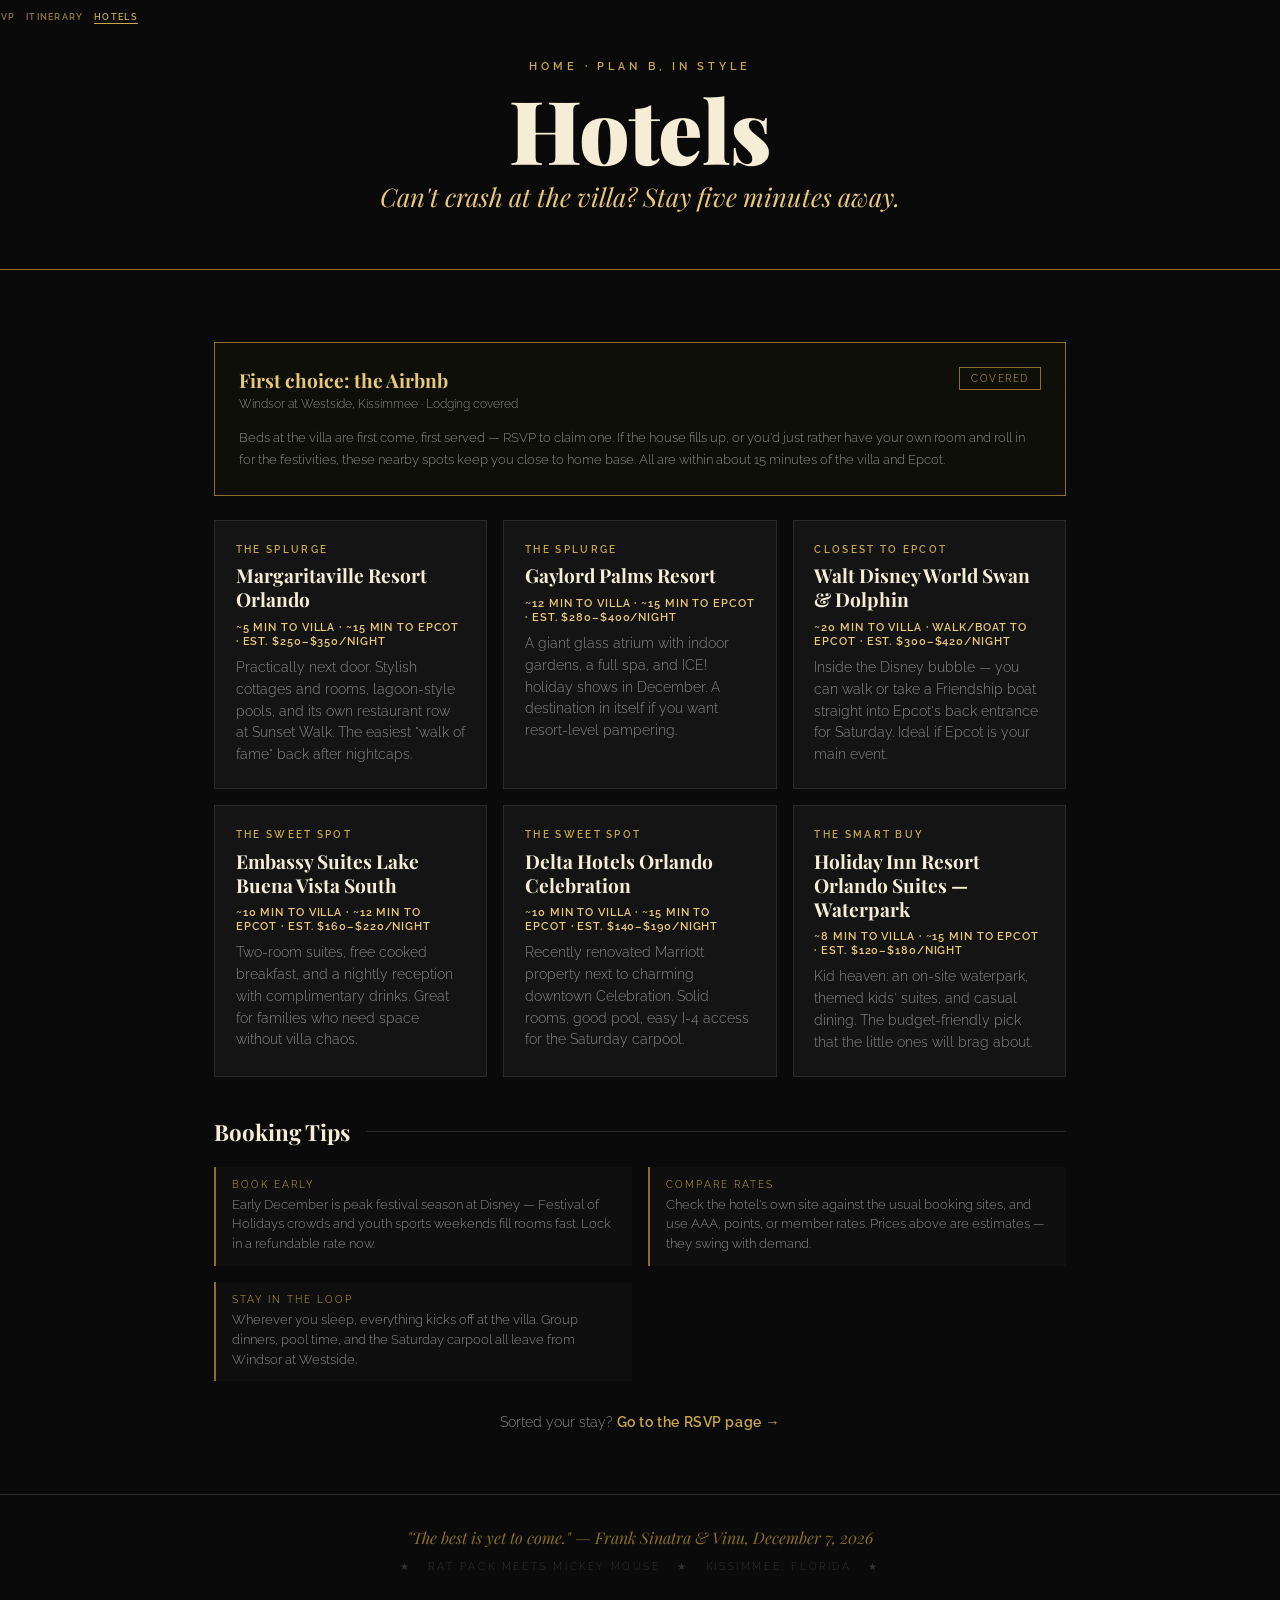
==== hotels.html @ 7c556d58 "Add monorail travel animation and nearby hotels page. Home page gets a Vinu Express monorail gliding" ====
<!DOCTYPE html>
<html lang="en">
  <head>
    <meta charset="UTF-8" />
    <meta name="viewport" content="width=device-width, initial-scale=1.0" />
    <title>Hotels — Vinu's Birthday Bash</title>
    <meta
      name="description"
      content="Nearby hotel options for Vinu's Around the World birthday weekend in Kissimmee."
    />
    <link rel="preconnect" href="https://fonts.googleapis.com" />
    <link rel="preconnect" href="https://fonts.gstatic.com" crossorigin />
    <link
      href="https://fonts.googleapis.com/css2?family=Playfair+Display:wght@400;700;900&family=Raleway:wght@300;400;600&display=swap"
      rel="stylesheet"
    />
    <link rel="stylesheet" href="styles.css?v=fun3" />
  </head>
  <body>
    <nav class="top-links" aria-label="Primary">
      <a class="top-link" href="rsvp.html">RSVP</a>
      <a class="top-link" href="itinerary.html">Itinerary</a>
      <a class="top-link is-active" href="hotels.html" aria-current="page"
        >Hotels</a
      >
    </nav>

    <header class="marquee-header page-header">
      <div class="marquee-eyebrow">
        <a class="home-link" href="index.html">Home</a> · Plan B, In Style
      </div>
      <h1 class="marquee-title page-title">Hotels</h1>
      <p class="marquee-subtitle">
        Can't crash at the villa? Stay five minutes away.
      </p>
    </header>

    <div class="content">
      <div class="airbnb-rec">
        <div class="airbnb-rec-header">
          <div>
            <div class="airbnb-rec-title">First choice: the Airbnb</div>
            <div class="airbnb-rec-sub">
              Windsor at Westside, Kissimmee · Lodging covered
            </div>
          </div>
          <div class="airbnb-badge">Covered</div>
        </div>
        <div class="airbnb-copy">
          Beds at the villa are first come, first served —
          <a href="rsvp.html">RSVP</a> to claim one. If the house fills up, or
          you'd just rather have your own room and roll in for the festivities,
          these nearby spots keep you close to home base. All are within about
          15 minutes of the villa and Epcot.
        </div>
      </div>

      <div class="hotels-grid">
        <div class="hotel-card">
          <div class="hotel-tier">The Splurge</div>
          <div class="hotel-name">Margaritaville Resort Orlando</div>
          <div class="hotel-meta">
            ~5 min to villa · ~15 min to Epcot · est. $250–$350/night
          </div>
          <div class="hotel-desc">
            Practically next door. Stylish cottages and rooms, lagoon-style
            pools, and its own restaurant row at Sunset Walk. The easiest
            "walk of fame" back after nightcaps.
          </div>
        </div>

        <div class="hotel-card">
          <div class="hotel-tier">The Splurge</div>
          <div class="hotel-name">Gaylord Palms Resort</div>
          <div class="hotel-meta">
            ~12 min to villa · ~15 min to Epcot · est. $280–$400/night
          </div>
          <div class="hotel-desc">
            A giant glass atrium with indoor gardens, a full spa, and
            ICE! holiday shows in December. A destination in itself if you
            want resort-level pampering.
          </div>
        </div>

        <div class="hotel-card">
          <div class="hotel-tier">Closest to Epcot</div>
          <div class="hotel-name">Walt Disney World Swan &amp; Dolphin</div>
          <div class="hotel-meta">
            ~20 min to villa · walk/boat to Epcot · est. $300–$420/night
          </div>
          <div class="hotel-desc">
            Inside the Disney bubble — you can walk or take a Friendship boat
            straight into Epcot's back entrance for Saturday. Ideal if Epcot
            is your main event.
          </div>
        </div>

        <div class="hotel-card">
          <div class="hotel-tier">The Sweet Spot</div>
          <div class="hotel-name">
            Embassy Suites Lake Buena Vista South
          </div>
          <div class="hotel-meta">
            ~10 min to villa · ~12 min to Epcot · est. $160–$220/night
          </div>
          <div class="hotel-desc">
            Two-room suites, free cooked breakfast, and a nightly reception
            with complimentary drinks. Great for families who need space
            without villa chaos.
          </div>
        </div>

        <div class="hotel-card">
          <div class="hotel-tier">The Sweet Spot</div>
          <div class="hotel-name">Delta Hotels Orlando Celebration</div>
          <div class="hotel-meta">
            ~10 min to villa · ~15 min to Epcot · est. $140–$190/night
          </div>
          <div class="hotel-desc">
            Recently renovated Marriott property next to charming downtown
            Celebration. Solid rooms, good pool, easy I-4 access for the
            Saturday carpool.
          </div>
        </div>

        <div class="hotel-card">
          <div class="hotel-tier">The Smart Buy</div>
          <div class="hotel-name">
            Holiday Inn Resort Orlando Suites — Waterpark
          </div>
          <div class="hotel-meta">
            ~8 min to villa · ~15 min to Epcot · est. $120–$180/night
          </div>
          <div class="hotel-desc">
            Kid heaven: an on-site waterpark, themed kids' suites, and casual
            dining. The budget-friendly pick that the little ones will brag
            about.
          </div>
        </div>
      </div>

      <div class="tips-section">
        <div class="cost-header">
          <h2 class="section-title">Booking Tips</h2>
          <div class="cost-header-line"></div>
        </div>
        <div class="tips-grid">
          <div class="tip-card">
            <div class="tip-label">Book Early</div>
            <div class="tip-text">
              Early December is peak festival season at Disney — Festival of
              Holidays crowds and youth sports weekends fill rooms fast. Lock
              in a refundable rate now.
            </div>
          </div>
          <div class="tip-card">
            <div class="tip-label">Compare Rates</div>
            <div class="tip-text">
              Check the hotel's own site against the usual booking sites, and
              use AAA, points, or member rates. Prices above are estimates —
              they swing with demand.
            </div>
          </div>
          <div class="tip-card">
            <div class="tip-label">Stay in the Loop</div>
            <div class="tip-text">
              Wherever you sleep, everything kicks off at the villa. Group
              dinners, pool time, and the Saturday carpool all leave from
              Windsor at Westside.
            </div>
          </div>
        </div>
      </div>

      <p class="page-switch">
        Sorted your stay?
        <a href="rsvp.html">Go to the RSVP page →</a>
      </p>
    </div>

    <footer class="footer">
      <div class="footer-text">
        "The best is yet to come." — Frank Sinatra &amp; Vinu, December 7, 2026
      </div>
      <div class="footer-meta">
        ★ &nbsp; Rat Pack Meets Mickey Mouse &nbsp; ★ &nbsp; Kissimmee, Florida
        &nbsp; ★
      </div>
    </footer>

    <script src="festive.js"></script>
  </body>
</html>
---- styles.css ----
*,
*::before,
*::after {
  box-sizing: border-box;
  margin: 0;
  padding: 0;
}

:root {
  --black: #0a0a0a;
  --gold: #c9a84c;
  --gold-light: #e8c97a;
  --gold-dark: #8a6e29;
  --red: #c8102e;
  --cream: #f5edd6;
  --card-bg: #141414;
  --card-border: #2a2a2a;
  --text-dim: #888;
}

html {
  scroll-behavior: smooth;
}

body {
  background: var(--black);
  color: var(--cream);
  font-family: "Raleway", sans-serif;
  font-weight: 300;
  min-height: 100vh;
  overflow-x: hidden;
}

a {
  color: inherit;
  text-decoration: none;
}

.choose-lede {
  text-align: center;
  margin: 0 0 1.25rem;
  font-size: 0.72rem;
  font-weight: 600;
  letter-spacing: 0.22em;
  text-transform: uppercase;
  color: var(--gold);
}

.choose-grid {
  display: grid;
  grid-template-columns: 1fr 1fr;
  gap: 1rem;
  margin-bottom: 1rem;
}

.choose-card {
  display: grid;
  gap: 0.65rem;
  padding: 1.5rem 1.35rem;
  border: 1px solid var(--gold-dark);
  background: #0f0f0a;
  transition:
    border-color 180ms ease,
    background-color 180ms ease,
    transform 180ms ease;
}

.choose-card:hover {
  border-color: var(--gold);
  background: #14110a;
  transform: translateY(-2px);
}

.choose-label {
  font-size: 0.62rem;
  letter-spacing: 0.2em;
  text-transform: uppercase;
  color: var(--gold-dark);
}

.choose-title {
  font-family: "Playfair Display", serif;
  font-size: clamp(2rem, 5vw, 2.8rem);
  font-weight: 900;
  line-height: 1;
  color: var(--gold);
}

.choose-desc {
  font-size: 0.9rem;
  color: var(--text-dim);
  line-height: 1.5;
}

.choose-cta {
  margin-top: 0.35rem;
  font-size: 0.72rem;
  font-weight: 600;
  letter-spacing: 0.14em;
  text-transform: uppercase;
  color: var(--cream);
}

.page-header {
  padding-bottom: 1.75rem;
}

.page-title {
  font-size: clamp(3rem, 9vw, 5rem);
}

.page-switch {
  margin: 2rem 0 0;
  text-align: center;
  font-size: 0.9rem;
  color: var(--text-dim);
}

.page-switch a {
  color: var(--gold);
  font-weight: 600;
  letter-spacing: 0.04em;
}

.page-switch a:hover {
  color: var(--gold-light);
}

.top-links {
  position: fixed;
  top: 0.7rem;
  right: 0.85rem;
  z-index: 50;
  display: flex;
  align-items: center;
  gap: 0.65rem;
}

.top-link {
  padding: 0;
  border: 0;
  background: transparent;
  font-size: 0.58rem;
  font-weight: 600;
  letter-spacing: 0.14em;
  text-transform: uppercase;
  color: rgba(201, 168, 76, 0.72);
  transition: color 160ms ease;
}

.top-link:hover {
  color: var(--gold-light);
}

.top-link.is-active {
  color: var(--gold);
  text-decoration: underline;
  text-underline-offset: 0.28em;
}

.home-link {
  color: var(--gold);
}

.home-link:hover {
  color: var(--gold-light);
}

.site-nav {
  display: flex;
  justify-content: center;
  flex-wrap: wrap;
  gap: 0.5rem;
  margin-bottom: 1.75rem;
}

.site-nav-link {
  min-width: 7.5rem;
  padding: 0.55rem 1.1rem;
  border: 1px solid var(--gold-dark);
  font-size: 0.68rem;
  font-weight: 600;
  letter-spacing: 0.18em;
  text-transform: uppercase;
  color: var(--gold);
  transition:
    background-color 180ms ease,
    color 180ms ease;
}

.site-nav-link:hover {
  background: rgba(201, 168, 76, 0.12);
}

.site-nav-link.is-active {
  background: var(--gold);
  border-color: var(--gold);
  color: var(--black);
}

.marquee-header {
  text-align: center;
  padding: 3rem 1.5rem 2rem;
  position: relative;
  border-bottom: 1px solid var(--gold-dark);
}

@media (max-width: 600px) {
  .top-links {
    top: 0.55rem;
    right: 0.65rem;
    gap: 0.55rem;
  }

  .top-link {
    font-size: 0.52rem;
    letter-spacing: 0.1em;
  }

  .marquee-header {
    padding-top: 2.5rem;
  }
}

.marquee-stars {
  display: flex;
  justify-content: center;
  gap: 1rem;
  margin-bottom: 0.75rem;
}

.star {
  color: var(--gold);
  font-size: 1rem;
  letter-spacing: 0.5rem;
}

.marquee-eyebrow {
  font-family: "Raleway", sans-serif;
  font-weight: 600;
  font-size: 0.7rem;
  letter-spacing: 0.35em;
  color: var(--gold);
  text-transform: uppercase;
  margin-bottom: 0.75rem;
}

.marquee-title {
  font-family: "Playfair Display", serif;
  font-weight: 900;
  font-size: clamp(2.8rem, 8vw, 5.5rem);
  line-height: 1;
  color: var(--cream);
  letter-spacing: -0.01em;
  margin-bottom: 0.4rem;
}

.marquee-title span {
  color: var(--gold);
}

.marquee-subtitle {
  font-family: "Playfair Display", serif;
  font-weight: 400;
  font-style: italic;
  font-size: clamp(1.1rem, 3vw, 1.6rem);
  color: var(--gold-light);
  margin-bottom: 1.5rem;
}

.mickey-silhouette {
  display: flex;
  justify-content: center;
  align-items: center;
  margin: 1.25rem 0 0.5rem;
}

.mickey-silhouette svg {
  width: 50px;
  height: 40px;
}

.marquee-dates {
  display: inline-flex;
  gap: 0;
  border: 1px solid var(--gold-dark);
  flex-wrap: wrap;
  justify-content: center;
}

.marquee-date-item {
  padding: 0.4rem 1.2rem;
  font-size: 0.72rem;
  letter-spacing: 0.2em;
  text-transform: uppercase;
  font-weight: 600;
  color: var(--gold);
  border-right: 1px solid var(--gold-dark);
}

.marquee-date-item:last-child {
  border-right: none;
}

.marquee-actions {
  display: flex;
  flex-wrap: wrap;
  gap: 0.75rem;
  justify-content: center;
  margin-top: 1.75rem;
}

.btn {
  display: inline-flex;
  align-items: center;
  justify-content: center;
  min-height: 2.75rem;
  padding: 0.7rem 1.4rem;
  border: 1px solid var(--gold-dark);
  background: transparent;
  color: var(--gold);
  font-family: "Raleway", sans-serif;
  font-size: 0.72rem;
  font-weight: 600;
  letter-spacing: 0.18em;
  text-transform: uppercase;
  cursor: pointer;
  transition:
    background-color 180ms ease,
    color 180ms ease,
    border-color 180ms ease;
}

.btn:hover {
  background: rgba(201, 168, 76, 0.12);
}

.btn-primary {
  background: var(--gold);
  color: var(--black);
  border-color: var(--gold);
}

.btn-primary:hover {
  background: var(--gold-light);
  border-color: var(--gold-light);
  color: var(--black);
}

.btn-submit {
  width: 100%;
  margin-top: 0.25rem;
}

.btn-submit[disabled] {
  opacity: 0.65;
  cursor: wait;
}

.content {
  max-width: 900px;
  margin: 0 auto;
  padding: 2rem 1.5rem 4rem;
}

.theme-badge {
  text-align: center;
  margin-bottom: 2.5rem;
  padding: 1.5rem;
  border: 1px solid var(--gold-dark);
  background: #0f0f0f;
  position: relative;
}

.theme-badge::before {
  content: "";
  position: absolute;
  inset: 4px;
  border: 1px solid #2a2314;
  pointer-events: none;
}

.theme-badge-label {
  font-size: 0.65rem;
  letter-spacing: 0.3em;
  text-transform: uppercase;
  color: var(--gold-dark);
  margin-bottom: 0.4rem;
}

.theme-badge-text {
  font-family: "Playfair Display", serif;
  font-size: 1.4rem;
  font-weight: 700;
  color: var(--gold);
}

.theme-badge-desc {
  font-size: 0.78rem;
  color: var(--text-dim);
  margin-top: 0.4rem;
  letter-spacing: 0.05em;
}

.day-card,
.rsvp-card {
  margin-bottom: 1.5rem;
  border: 1px solid var(--card-border);
  background: var(--card-bg);
  overflow: hidden;
}

.day-header,
.rsvp-header {
  display: grid;
  grid-template-columns: auto 1fr auto;
  align-items: center;
  gap: 1rem;
  padding: 1rem 1.5rem;
  border-bottom: 1px solid var(--card-border);
  background: #111;
}

.day-number {
  font-family: "Playfair Display", serif;
  font-weight: 900;
  font-size: 3rem;
  color: var(--gold-dark);
  line-height: 1;
  opacity: 0.6;
}

.day-name,
.rsvp-title {
  font-family: "Playfair Display", serif;
  font-weight: 700;
  font-size: 1.25rem;
  color: var(--cream);
}

.day-date,
.rsvp-sub {
  font-size: 0.72rem;
  letter-spacing: 0.2em;
  text-transform: uppercase;
  color: var(--gold);
  margin-top: 0.15rem;
}

.day-tag {
  font-size: 0.65rem;
  letter-spacing: 0.15em;
  text-transform: uppercase;
  padding: 0.3rem 0.8rem;
  border: 1px solid;
  font-weight: 600;
  white-space: nowrap;
}

.day-tag.arrival {
  color: #7ec8b8;
  border-color: #2a4e49;
}

.day-tag.epcot {
  color: var(--gold);
  border-color: var(--gold-dark);
}

.day-tag.pool {
  color: #7eb8e8;
  border-color: #2a3f5a;
}

.day-tag.birthday {
  color: var(--red);
  border-color: #5a1020;
}

.day-tag.rsvp {
  color: var(--gold-light);
  border-color: var(--gold-dark);
}

.day-body,
.rsvp-body {
  padding: 1.25rem 1.5rem;
}

.timeline {
  list-style: none;
}

.timeline-item {
  display: grid;
  grid-template-columns: 70px 1fr;
  gap: 0 1rem;
  position: relative;
  padding-bottom: 1.2rem;
}

.timeline-item:last-child {
  padding-bottom: 0;
}

.timeline-item::before {
  content: "";
  position: absolute;
  left: 55px;
  top: 1.2rem;
  bottom: 0;
  width: 1px;
  background: var(--card-border);
}

.timeline-item:last-child::before {
  display: none;
}

.timeline-time {
  font-size: 0.7rem;
  letter-spacing: 0.1em;
  color: var(--gold);
  font-weight: 600;
  padding-top: 0.15rem;
  text-align: right;
}

.timeline-event {
  font-size: 0.92rem;
  font-weight: 600;
  color: var(--cream);
  line-height: 1.3;
  margin-bottom: 0.2rem;
}

.timeline-detail {
  font-size: 0.78rem;
  color: var(--text-dim);
  line-height: 1.5;
}

.timeline-dot {
  width: 6px;
  height: 6px;
  border-radius: 50%;
  background: var(--gold-dark);
  position: absolute;
  left: 52px;
  top: 0.5rem;
  transform: translateX(-50%);
}

.timeline-item.highlight .timeline-dot {
  background: var(--gold);
}

.timeline-item.highlight .timeline-event {
  color: var(--gold-light);
}

.epcot-countries {
  display: flex;
  flex-wrap: wrap;
  gap: 0.4rem;
  margin-top: 0.75rem;
}

.country-tag {
  font-size: 0.68rem;
  padding: 0.25rem 0.6rem;
  border: 1px solid var(--card-border);
  color: var(--text-dim);
  letter-spacing: 0.05em;
}

.highlight-box {
  background: #0f0f0a;
  border: 1px solid #2a1f0a;
  padding: 0.75rem 1rem;
  margin-top: 0.75rem;
  font-size: 0.8rem;
  color: var(--gold-light);
  line-height: 1.6;
}

.airbnb-rec {
  margin-top: 2.5rem;
  border: 1px solid var(--gold-dark);
  background: #0f0f0a;
  padding: 1.5rem;
}

.airbnb-rec-header {
  display: flex;
  justify-content: space-between;
  align-items: flex-start;
  gap: 1rem;
  margin-bottom: 1rem;
}

.airbnb-rec-title {
  font-family: "Playfair Display", serif;
  font-size: 1.2rem;
  font-weight: 700;
  color: var(--gold-light);
}

.airbnb-rec-sub {
  font-size: 0.75rem;
  color: var(--text-dim);
  margin-top: 0.2rem;
}

.airbnb-badge {
  font-size: 0.62rem;
  letter-spacing: 0.15em;
  text-transform: uppercase;
  padding: 0.3rem 0.7rem;
  border: 1px solid var(--gold-dark);
  color: var(--gold);
  white-space: nowrap;
}

.airbnb-copy {
  font-size: 0.82rem;
  color: var(--text-dim);
  line-height: 1.7;
}

.amenity-grid {
  display: grid;
  grid-template-columns: repeat(auto-fit, minmax(170px, 1fr));
  gap: 0.5rem;
  margin-top: 1rem;
}

.amenity {
  display: flex;
  align-items: center;
  gap: 0.5rem;
  font-size: 0.78rem;
  color: var(--text-dim);
}

.amenity-dot {
  width: 4px;
  height: 4px;
  border-radius: 50%;
  background: var(--gold-dark);
  flex-shrink: 0;
}

.cost-section,
.tips-section {
  margin-top: 2.5rem;
}

.rsvp-section {
  margin-top: 1.5rem;
}

.cost-header {
  display: flex;
  align-items: center;
  gap: 1rem;
  margin-bottom: 1.25rem;
}

.section-title {
  font-family: "Playfair Display", serif;
  font-size: 1.4rem;
  font-weight: 700;
  color: var(--cream);
}

.cost-header-line {
  flex: 1;
  height: 1px;
  background: var(--card-border);
}

.cost-grid,
.tips-grid {
  display: grid;
  grid-template-columns: 1fr 1fr;
  gap: 1rem;
}

.cost-card {
  border: 1px solid var(--card-border);
  background: #0f0f0f;
  padding: 1.1rem 1.25rem;
}

.cost-card-label {
  font-size: 0.65rem;
  letter-spacing: 0.25em;
  text-transform: uppercase;
  color: var(--text-dim);
  margin-bottom: 0.75rem;
}

.cost-row {
  display: flex;
  justify-content: space-between;
  align-items: baseline;
  font-size: 0.82rem;
  padding: 0.3rem 0;
  border-bottom: 1px solid #1a1a1a;
  gap: 1rem;
}

.cost-row:last-child {
  border-bottom: none;
}

.cost-row-label {
  color: var(--text-dim);
}

.cost-row-value {
  color: var(--cream);
  font-weight: 600;
  white-space: nowrap;
}

.cost-total {
  border: 1px solid var(--gold-dark);
  background: #0f0f0a;
  padding: 1rem 1.25rem;
  display: flex;
  justify-content: space-between;
  align-items: center;
  gap: 1rem;
  margin-top: 1rem;
}

.cost-total-label {
  font-size: 0.7rem;
  letter-spacing: 0.2em;
  text-transform: uppercase;
  color: var(--gold-dark);
}

.cost-total-amount {
  font-family: "Playfair Display", serif;
  font-size: 1.6rem;
  font-weight: 700;
  color: var(--gold);
}

.cost-note {
  font-size: 0.72rem;
  color: var(--text-dim);
  margin-top: 0.6rem;
  line-height: 1.6;
}

.tip-card {
  border-left: 2px solid var(--gold-dark);
  padding: 0.75rem 1rem;
  background: #0f0f0f;
}

.tip-label {
  font-size: 0.62rem;
  letter-spacing: 0.2em;
  text-transform: uppercase;
  color: var(--gold);
  margin-bottom: 0.3rem;
}

.tip-text {
  font-size: 0.8rem;
  color: var(--text-dim);
  line-height: 1.55;
}

.rsvp-lede {
  font-size: 0.85rem;
  color: var(--text-dim);
  line-height: 1.6;
  margin-bottom: 1.25rem;
}

.rsvp-form {
  display: grid;
  gap: 1rem;
}

.field {
  display: grid;
  gap: 0.4rem;
}

.field > span,
.field-choice legend {
  font-size: 0.65rem;
  letter-spacing: 0.2em;
  text-transform: uppercase;
  color: var(--gold);
  font-weight: 600;
}

.field em {
  font-style: normal;
  color: var(--text-dim);
  letter-spacing: 0.08em;
}

.field input,
.field textarea {
  width: 100%;
  padding: 0.85rem 0.95rem;
  border: 1px solid var(--card-border);
  background: #0f0f0f;
  color: var(--cream);
  font: inherit;
  font-size: 0.92rem;
}

.field input::placeholder,
.field textarea::placeholder {
  color: #555;
}

.field input:focus,
.field textarea:focus {
  outline: none;
  border-color: var(--gold-dark);
}

.field textarea {
  resize: vertical;
  min-height: 5.5rem;
}

.field-choice {
  margin: 0;
  padding: 0;
  border: 0;
}

.field-choice legend {
  margin-bottom: 0.5rem;
}

.choices {
  display: grid;
  grid-template-columns: repeat(3, 1fr);
  gap: 0.5rem;
}

.choice {
  position: relative;
  cursor: pointer;
}

.choice input {
  position: absolute;
  opacity: 0;
  inset: 0;
}

.choice span {
  display: grid;
  place-items: center;
  min-height: 2.75rem;
  padding: 0.5rem;
  border: 1px solid var(--card-border);
  background: #0f0f0f;
  text-align: center;
  font-size: 0.78rem;
  font-weight: 600;
  letter-spacing: 0.06em;
  text-transform: uppercase;
  color: var(--text-dim);
  transition:
    border-color 160ms ease,
    color 160ms ease,
    background-color 160ms ease;
}

.choice:hover span {
  border-color: var(--gold-dark);
  color: var(--cream);
}

.choice input:checked + span {
  border-color: var(--gold);
  color: var(--gold);
  background: #14110a;
}

.choice input:focus-visible + span {
  outline: 1px solid var(--gold-dark);
  outline-offset: 2px;
}

.form-status {
  min-height: 1.25rem;
  font-size: 0.8rem;
  color: var(--gold-light);
}

.form-status.is-error {
  color: #e07070;
}

.honey {
  position: absolute;
  left: -9999px;
  opacity: 0;
  height: 0;
  width: 0;
}

.footer {
  text-align: center;
  padding: 2rem 1.5rem 3rem;
  border-top: 1px solid var(--card-border);
}

.footer-text {
  font-family: "Playfair Display", serif;
  font-style: italic;
  font-size: 1rem;
  color: var(--gold-dark);
}

.footer-meta {
  margin-top: 0.75rem;
  font-size: 0.65rem;
  letter-spacing: 0.25em;
  text-transform: uppercase;
  color: #333;
}

.world-showcase {
  max-width: 980px;
  margin: 0 auto;
  padding: 2rem 1.5rem 0.5rem;
  text-align: center;
  overflow: visible;
}

.world-showcase-kicker {
  margin: 0 0 0.45rem;
  font-size: 0.65rem;
  font-weight: 600;
  letter-spacing: 0.3em;
  text-transform: uppercase;
  color: var(--gold-dark);
}

.world-showcase-title {
  margin: 0 0 0.5rem;
  font-family: "Playfair Display", serif;
  font-size: clamp(1.8rem, 5vw, 2.6rem);
  font-weight: 700;
  color: var(--gold);
}

.world-showcase-sub {
  margin: 0 auto 1.5rem;
  max-width: 34rem;
  font-size: 0.88rem;
  color: var(--text-dim);
  line-height: 1.55;
}

.world-stage {
  --orbit-size: min(94vw, 640px);
  --orbit-radius: calc(var(--orbit-size) / 2 - 6px);
  position: relative;
  width: var(--orbit-size);
  height: var(--orbit-size);
  margin: 2.75rem auto 2rem;
  overflow: visible;
}

.world-lagoon {
  position: absolute;
  inset: 8%;
  border-radius: 50%;
  border: 1px solid rgba(201, 168, 76, 0.28);
  background:
    radial-gradient(circle at 50% 45%, rgba(30, 55, 70, 0.35), transparent 55%),
    radial-gradient(circle at 50% 50%, rgba(15, 20, 18, 0.9), #050505 70%);
  box-shadow: inset 0 0 40px rgba(0, 0, 0, 0.65);
}

.world-lagoon::after {
  content: "";
  position: absolute;
  inset: 18%;
  border-radius: 50%;
  border: 1px dashed rgba(201, 168, 76, 0.18);
  animation: lagoon-dash 48s linear infinite;
}

.world-orbit {
  position: absolute;
  inset: 0;
  z-index: 3;
  overflow: visible;
  animation: orbit-spin 48s linear infinite;
}

.pavilion {
  --angle: calc(var(--i) * (360deg / 11));
  position: absolute;
  left: 50%;
  top: 50%;
  width: 0;
  height: 0;
  opacity: 1;
  visibility: visible;
  transform: rotate(var(--angle)) translateY(calc(var(--orbit-radius) * -1));
}

.pavilion-stabilize {
  position: absolute;
  left: 0;
  top: 0;
  transform: rotate(calc(var(--angle) * -1));
  animation: stabilize-spin 48s linear infinite;
}

.pavilion-card {
  position: absolute;
  left: 0;
  top: 0;
  transform: translate(-50%, -50%);
  display: flex;
  flex-direction: column;
  align-items: center;
  gap: 0.3rem;
  width: max-content;
  padding: 0;
  border: 0;
  background: transparent;
  opacity: 1;
  visibility: visible;
}

.pavilion-row {
  display: flex;
  align-items: center;
  gap: 0.4rem;
}

.country-outline,
.drink-photo {
  width: 3.5rem;
  height: 3.5rem;
}

.country-outline img {
  width: 100%;
  height: 100%;
  object-fit: contain;
  display: block;
  /* Black silhouette → gold */
  filter: invert(77%) sepia(35%) saturate(650%) hue-rotate(6deg) brightness(95%);
  opacity: 0.95;
}

.pavilion.is-active .country-outline img {
  filter: invert(83%) sepia(40%) saturate(700%) hue-rotate(2deg) brightness(105%);
}

.country-outline {
  display: grid;
  place-items: center;
  flex-shrink: 0;
}

.drink-photo {
  flex-shrink: 0;
  overflow: hidden;
  border-radius: 50%;
  border: 1px solid rgba(201, 168, 76, 0.45);
  background: #111;
  box-shadow: 0 2px 8px rgba(0, 0, 0, 0.45);
}

.drink-photo img {
  width: 100%;
  height: 100%;
  object-fit: cover;
  object-position: center;
  display: block;
  image-rendering: auto;
}

.pavilion.is-active .drink-photo {
  border-color: var(--gold);
}

.pavilion-meta {
  display: grid;
  gap: 0.08rem;
  justify-items: center;
  min-width: 5.5rem;
}

.pavilion-country {
  display: block;
  font-size: 0.5rem;
  font-weight: 600;
  letter-spacing: 0.1em;
  text-transform: uppercase;
  color: var(--gold);
  white-space: nowrap;
  text-shadow: 0 1px 4px rgba(0, 0, 0, 0.9);
}

.pavilion-drink {
  display: block;
  font-family: "Playfair Display", serif;
  font-size: 0.7rem;
  font-weight: 700;
  color: var(--cream);
  white-space: nowrap;
  text-shadow: 0 1px 4px rgba(0, 0, 0, 0.9);
}

.spaceship-earth {
  position: absolute;
  inset: 14%;
  z-index: 2;
  display: grid;
  place-items: center;
}

.earth-core {
  position: relative;
  z-index: 2;
  width: 100%;
  height: 100%;
  border-radius: 50%;
  overflow: hidden;
  isolation: isolate;
  aspect-ratio: 1 / 1;
  clip-path: circle(50% at 50% 50%);
  -webkit-clip-path: circle(50% at 50% 50%);
  box-shadow:
    inset -18px -10px 36px rgba(0, 0, 0, 0.55),
    0 0 0 1px rgba(120, 170, 220, 0.25);
  animation: earth-turn 48s linear infinite;
}

.earth-globe-img {
  width: 100%;
  height: 100%;
  object-fit: cover;
  object-position: center;
  display: block;
  border-radius: 50%;
  transform: scale(1.08);
}

.earth-shine {
  position: absolute;
  inset: 0;
  border-radius: 50%;
  background:
    radial-gradient(
      circle at 32% 28%,
      rgba(255, 255, 255, 0.35),
      transparent 32%
    ),
    radial-gradient(
      circle at 70% 70%,
      transparent 40%,
      rgba(0, 0, 0, 0.45) 100%
    );
  pointer-events: none;
}

.earth-atmosphere {
  position: absolute;
  inset: 0;
  border-radius: 50%;
  box-shadow: inset 0 0 24px rgba(90, 170, 255, 0.28);
  pointer-events: none;
}

.earth-ripple {
  position: absolute;
  inset: -8%;
  border-radius: 50%;
  border: 1px solid rgba(120, 180, 230, 0.22);
  animation: ripple 4.5s ease-out infinite;
}

.earth-ripple-delay {
  animation-delay: 2.25s;
}

.world-showcase-caption {
  margin: 0;
  min-height: 1.5rem;
  font-size: 0.92rem;
  color: var(--text-dim);
}

.world-showcase-caption strong {
  color: var(--gold-light);
  font-weight: 600;
}

@keyframes orbit-spin {
  to {
    transform: rotate(360deg);
  }
}

@keyframes stabilize-spin {
  from {
    transform: rotate(calc(var(--angle) * -1));
  }
  to {
    transform: rotate(calc(var(--angle) * -1 - 360deg));
  }
}

@keyframes earth-turn {
  to {
    transform: rotate(360deg);
  }
}

@keyframes lagoon-dash {
  to {
    transform: rotate(-360deg);
  }
}

@keyframes ripple {
  0% {
    transform: scale(0.85);
    opacity: 0.55;
  }
  100% {
    transform: scale(1.25);
    opacity: 0;
  }
}

@media (max-width: 600px) {
  .choose-grid,
  .cost-grid,
  .tips-grid,
  .choices {
    grid-template-columns: 1fr;
  }

  .world-stage {
    --orbit-size: min(96vw, 420px);
    margin: 2rem auto 1.5rem;
  }

  .spaceship-earth {
    inset: 16%;
  }

  .country-outline,
  .drink-photo {
    width: 2.75rem;
    height: 2.75rem;
  }

  .pavilion-drink {
    font-size: 0.6rem;
  }

  .pavilion-country {
    font-size: 0.42rem;
  }

  .pavilion-meta {
    min-width: 4.4rem;
  }

  .day-header,
  .rsvp-header {
    grid-template-columns: auto 1fr;
  }

  .day-tag {
    grid-column: 1 / -1;
    justify-self: start;
  }

  .marquee-date-item {
    border-right: none;
    border-bottom: 1px solid var(--gold-dark);
    width: 100%;
  }

  .marquee-date-item:last-child {
    border-bottom: none;
  }

  .marquee-dates {
    width: 100%;
    max-width: 280px;
    flex-direction: column;
  }

  .airbnb-rec-header {
    flex-direction: column;
  }
}

/* ---------- Festive layer ---------- */

.starfield {
  position: fixed;
  inset: 0;
  z-index: 0;
  pointer-events: none;
  overflow: hidden;
}

.starfield span {
  position: absolute;
  border-radius: 50%;
  background: var(--gold-light);
  opacity: 0;
  animation: star-twinkle 4s ease-in-out infinite;
}

@keyframes star-twinkle {
  0%,
  100% {
    opacity: 0;
    transform: scale(0.6);
  }
  50% {
    opacity: 0.7;
    transform: scale(1);
  }
}

/* Keep page content above the starfield. */
.marquee-header,
.world-showcase,
.content,
.footer,
.top-links {
  position: relative;
  z-index: 1;
}

.confetti-canvas {
  position: fixed;
  inset: 0;
  z-index: 60;
  pointer-events: none;
}

.invite-ribbon {
  display: flex;
  justify-content: center;
  margin-bottom: 1.1rem;
}

.invite-ribbon-text {
  position: relative;
  display: inline-block;
  padding: 0.45rem 1.6rem;
  border: 1px solid var(--gold);
  color: var(--black);
  background: linear-gradient(100deg, var(--gold-dark), var(--gold) 40%, var(--gold-light) 50%, var(--gold) 60%, var(--gold-dark));
  background-size: 250% 100%;
  font-size: 0.72rem;
  font-weight: 600;
  letter-spacing: 0.32em;
  text-transform: uppercase;
  animation: ribbon-sheen 3.2s linear infinite;
}

.invite-ribbon-text::before,
.invite-ribbon-text::after {
  content: "★";
  position: absolute;
  top: 50%;
  transform: translateY(-50%);
  color: var(--gold);
  font-size: 0.8rem;
}

.invite-ribbon-text::before {
  left: -1.4rem;
}

.invite-ribbon-text::after {
  right: -1.4rem;
}

@keyframes ribbon-sheen {
  0% {
    background-position: 125% 0;
  }
  100% {
    background-position: -125% 0;
  }
}

/* Shimmer sweep across the big title */
.marquee-title {
  background: linear-gradient(
    100deg,
    var(--cream) 0%,
    var(--cream) 40%,
    var(--gold-light) 50%,
    var(--cream) 60%,
    var(--cream) 100%
  );
  background-size: 250% 100%;
  -webkit-background-clip: text;
  background-clip: text;
  -webkit-text-fill-color: transparent;
  animation: title-shimmer 5.5s ease-in-out infinite;
}

.marquee-title span {
  -webkit-text-fill-color: var(--gold);
}

@keyframes title-shimmer {
  0%,
  55% {
    background-position: 125% 0;
  }
  90%,
  100% {
    background-position: -125% 0;
  }
}

.star {
  animation: stars-pulse 2.4s ease-in-out infinite;
}

@keyframes stars-pulse {
  0%,
  100% {
    opacity: 0.75;
    text-shadow: none;
  }
  50% {
    opacity: 1;
    text-shadow: 0 0 12px rgba(232, 201, 122, 0.8);
  }
}

.countdown {
  margin-top: 1.75rem;
}

.countdown-label {
  font-size: 0.68rem;
  font-weight: 600;
  letter-spacing: 0.3em;
  text-transform: uppercase;
  color: var(--gold);
  margin-bottom: 0.8rem;
}

.countdown-grid {
  display: inline-flex;
  gap: 0.6rem;
}

.countdown-cell {
  display: grid;
  gap: 0.25rem;
  min-width: 4.4rem;
  padding: 0.7rem 0.6rem 0.6rem;
  border: 1px solid var(--gold-dark);
  background: rgba(201, 168, 76, 0.06);
}

.countdown-num {
  font-family: "Playfair Display", serif;
  font-size: 1.7rem;
  font-weight: 900;
  line-height: 1;
  color: var(--gold-light);
  font-variant-numeric: tabular-nums;
}

.countdown-unit {
  font-size: 0.55rem;
  font-weight: 600;
  letter-spacing: 0.22em;
  text-transform: uppercase;
  color: var(--text-dim);
}

@media (max-width: 600px) {
  .countdown-cell {
    min-width: 3.6rem;
    padding: 0.55rem 0.4rem 0.5rem;
  }

  .countdown-num {
    font-size: 1.35rem;
  }
}

/* ---------- Epcot monorail ---------- */

.monorail {
  position: relative;
  z-index: 1;
  text-align: center;
  padding: 3rem 1.5rem 2.5rem;
  border-top: 1px solid var(--gold-dark);
}

.monorail-stage {
  max-width: 860px;
  margin: 2.5rem auto 0;
}

.monorail-track {
  position: relative;
  height: 150px;
}

/* elevated beam */
.monorail-beam {
  position: absolute;
  left: 0;
  right: 0;
  top: 64px;
  height: 6px;
  background: linear-gradient(
    90deg,
    rgba(201, 168, 76, 0.25),
    var(--gold-dark) 12%,
    var(--gold-dark) 88%,
    rgba(201, 168, 76, 0.25)
  );
  border-radius: 3px;
}

/* support pylons under the beam */
.monorail-pylons {
  position: absolute;
  left: 2%;
  right: 2%;
  top: 70px;
  height: 34px;
  background: repeating-linear-gradient(
    90deg,
    transparent 0,
    transparent 78px,
    rgba(201, 168, 76, 0.35) 78px,
    rgba(201, 168, 76, 0.35) 82px
  );
  -webkit-mask-image: linear-gradient(180deg, #000 0%, transparent 100%);
  mask-image: linear-gradient(180deg, #000 0%, transparent 100%);
}

.monorail-station {
  position: absolute;
  top: 58px;
  left: var(--pos);
  transform: translateX(-50%);
  display: grid;
  justify-items: center;
  gap: 0.3rem;
  width: 9.5rem;
}

.station-dot {
  width: 12px;
  height: 12px;
  border-radius: 50%;
  border: 2px solid var(--gold);
  background: var(--black);
  transition:
    background-color 250ms ease,
    box-shadow 250ms ease;
}

.monorail-station.is-here .station-dot {
  background: var(--gold);
  box-shadow: 0 0 14px rgba(232, 201, 122, 0.9);
}

.station-name {
  margin-top: 1.35rem;
  font-family: "Playfair Display", serif;
  font-size: 0.85rem;
  font-weight: 700;
  color: var(--cream);
}

.monorail-station.is-here .station-name {
  color: var(--gold-light);
}

.station-note {
  font-size: 0.58rem;
  font-weight: 600;
  letter-spacing: 0.14em;
  text-transform: uppercase;
  color: var(--text-dim);
}

.monorail-train {
  position: absolute;
  top: 8px;
  left: 6%;
  width: 220px;
  transform: translateX(-50%);
  transition: left 2800ms cubic-bezier(0.45, 0.05, 0.35, 1);
  filter: drop-shadow(0 6px 10px rgba(0, 0, 0, 0.55));
}

.monorail-train svg {
  width: 100%;
  height: auto;
  display: block;
  transition: transform 400ms ease;
}

.monorail-train.is-returning svg {
  transform: scaleX(-1);
}

.monorail-caption {
  margin-top: 1.4rem;
  font-size: 0.95rem;
  color: var(--text-dim);
}

.monorail-caption strong {
  color: var(--gold);
  font-weight: 600;
}

@media (max-width: 640px) {
  .monorail-track {
    height: 170px;
  }

  .monorail-train {
    width: 150px;
    top: 26px;
  }

  .monorail-station {
    width: 5.4rem;
  }

  .station-name {
    font-size: 0.68rem;
  }

  .station-note {
    font-size: 0.48rem;
  }
}

/* ---------- Hotels page ---------- */

.hotels-grid {
  display: grid;
  grid-template-columns: repeat(auto-fit, minmax(260px, 1fr));
  gap: 1rem;
  margin: 1.5rem 0 2.5rem;
}

.hotel-card {
  display: grid;
  gap: 0.55rem;
  align-content: start;
  padding: 1.4rem 1.3rem;
  border: 1px solid var(--card-border);
  background: var(--card-bg);
  transition:
    border-color 180ms ease,
    transform 180ms ease,
    box-shadow 180ms ease;
}

.hotel-card:hover {
  border-color: var(--gold-dark);
  transform: translateY(-2px);
  box-shadow: 0 8px 24px rgba(201, 168, 76, 0.12);
}

.hotel-tier {
  font-size: 0.6rem;
  font-weight: 600;
  letter-spacing: 0.24em;
  text-transform: uppercase;
  color: var(--gold);
}

.hotel-name {
  font-family: "Playfair Display", serif;
  font-size: 1.2rem;
  font-weight: 700;
  color: var(--cream);
  line-height: 1.25;
}

.hotel-meta {
  font-size: 0.7rem;
  font-weight: 600;
  letter-spacing: 0.08em;
  text-transform: uppercase;
  color: var(--gold-light);
}

.hotel-desc {
  font-size: 0.88rem;
  line-height: 1.55;
  color: var(--text-dim);
}

/* Livelier chooser cards */
.choose-card {
  position: relative;
  overflow: hidden;
}

.choose-card::after {
  content: "";
  position: absolute;
  top: 0;
  left: -80%;
  width: 55%;
  height: 100%;
  background: linear-gradient(
    105deg,
    transparent,
    rgba(232, 201, 122, 0.12),
    transparent
  );
  transform: skewX(-18deg);
  transition: left 500ms ease;
  pointer-events: none;
}

.choose-card:hover::after {
  left: 130%;
}

.choose-card:hover {
  box-shadow: 0 8px 28px rgba(201, 168, 76, 0.16);
}

.choose-card:hover .choose-cta {
  color: var(--gold-light);
}

@media (prefers-reduced-motion: reduce) {
  html {
    scroll-behavior: auto;
  }

  .world-orbit,
  .pavilion-stabilize,
  .earth-core,
  .world-lagoon::after,
  .earth-ripple,
  .choose-card:hover,
  .starfield span,
  .invite-ribbon-text,
  .marquee-title,
  .star {
    animation: none;
  }

  .marquee-title {
    background: none;
    -webkit-background-clip: initial;
    background-clip: initial;
    -webkit-text-fill-color: var(--cream);
  }

  .pavilion-stabilize {
    transform: rotate(calc(var(--angle) * -1));
  }

  .choose-card:hover {
    transform: none;
  }

  .choose-card::after {
    display: none;
  }

  .monorail-train {
    transition: none;
  }
}
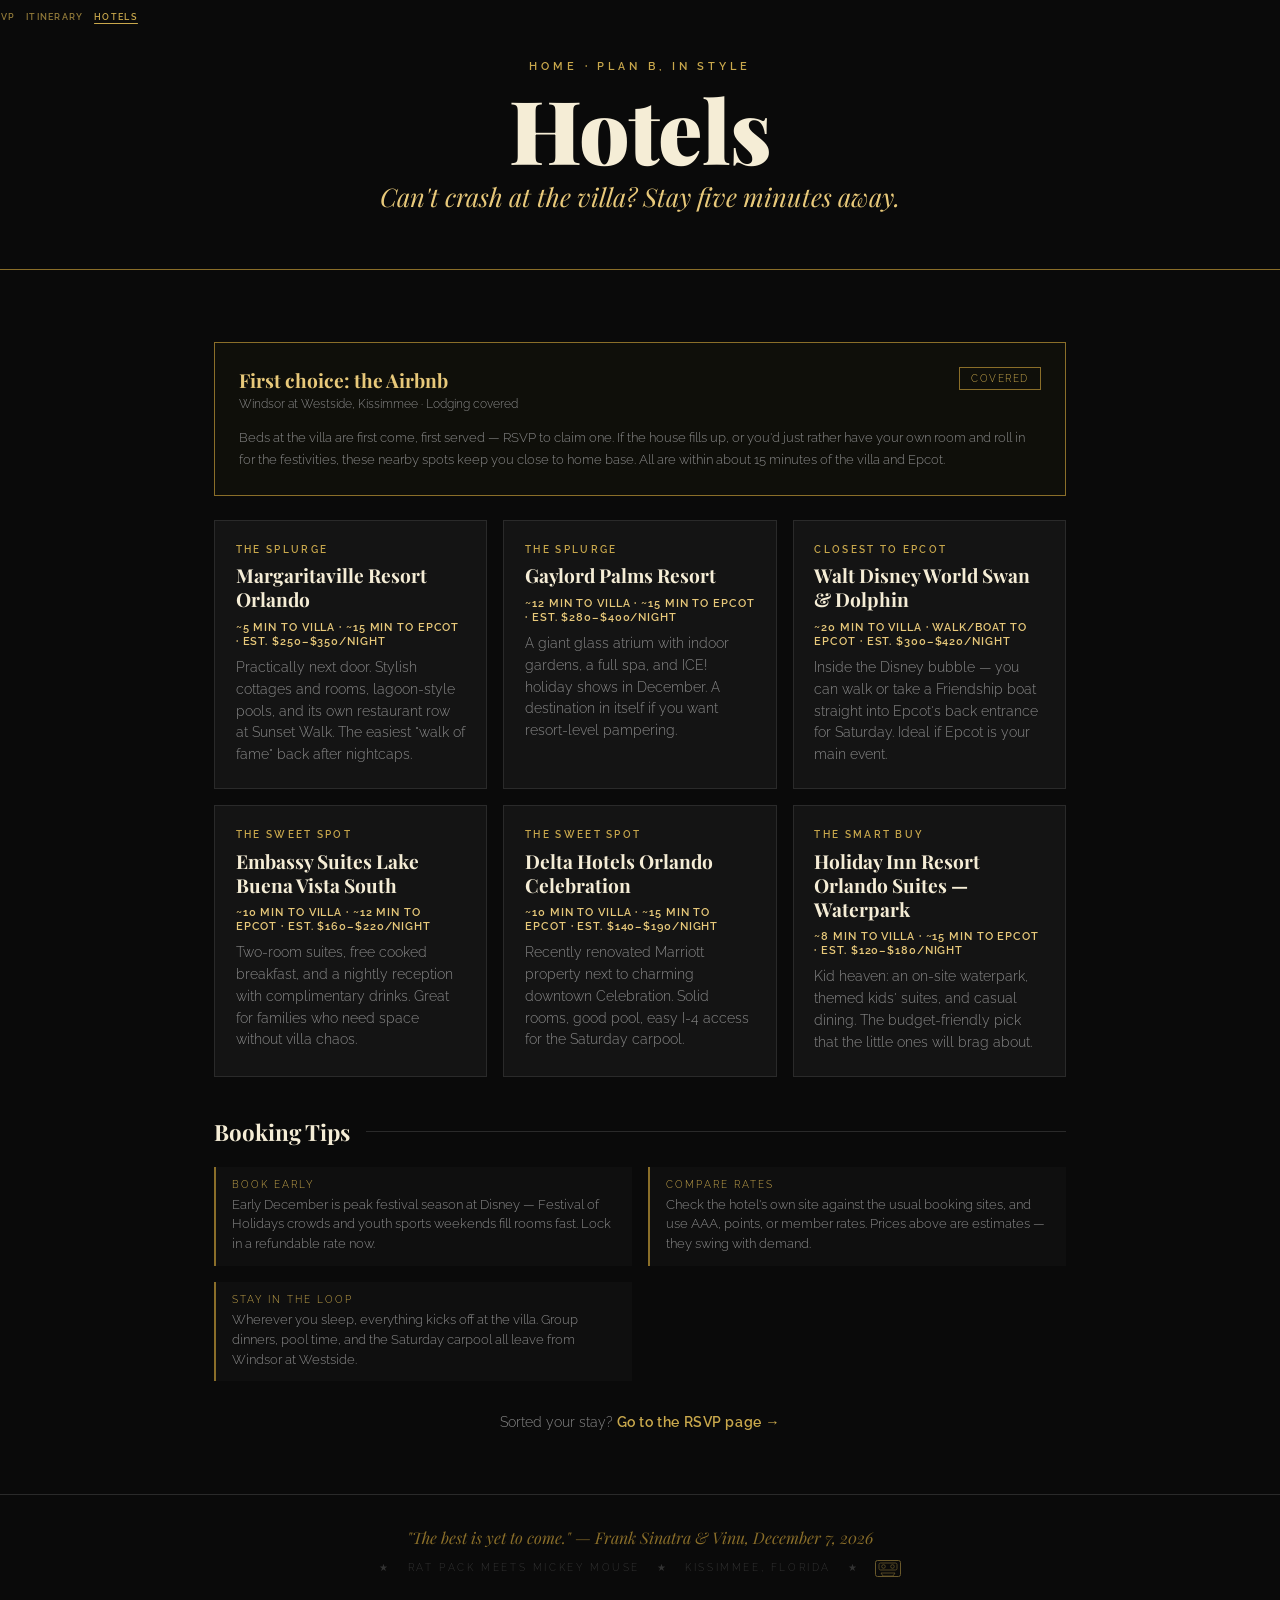
==== commit 84958f7d: "Add guest of honor portrait and Gen X easter eggs. Home page features Vinu in a gold frame as Chairm" ====
--- a/hotels.html
+++ b/hotels.html
@@ -14,7 +14,7 @@
       href="https://fonts.googleapis.com/css2?family=Playfair+Display:wght@400;700;900&family=Raleway:wght@300;400;600&display=swap"
       rel="stylesheet"
     />
-    <link rel="stylesheet" href="styles.css?v=fun3" />
+    <link rel="stylesheet" href="styles.css?v=fun5" />
   </head>
   <body>
     <nav class="top-links" aria-label="Primary">
@@ -185,9 +185,24 @@
       <div class="footer-meta">
         ★ &nbsp; Rat Pack Meets Mickey Mouse &nbsp; ★ &nbsp; Kissimmee, Florida
         &nbsp; ★
+        <button
+          class="egg-cassette"
+          id="egg-cassette"
+          type="button"
+          aria-label="A mixtape someone left behind"
+        >
+          <svg viewBox="0 0 26 17" xmlns="http://www.w3.org/2000/svg" aria-hidden="true">
+            <rect x="0.5" y="0.5" width="25" height="16" rx="2" fill="none" stroke="#c9a84c" />
+            <rect x="4" y="3" width="18" height="7" rx="1.5" fill="none" stroke="#c9a84c" stroke-width="0.75" />
+            <circle cx="8.5" cy="6.5" r="1.8" fill="none" stroke="#c9a84c" stroke-width="0.75" />
+            <circle cx="17.5" cy="6.5" r="1.8" fill="none" stroke="#c9a84c" stroke-width="0.75" />
+            <path d="M6 13 L8 16 H18 L20 13 Z" fill="none" stroke="#c9a84c" stroke-width="0.75" />
+          </svg>
+        </button>
       </div>
     </footer>
 
     <script src="festive.js"></script>
+    <script src="eggs.js"></script>
   </body>
 </html>
--- a/styles.css
+++ b/styles.css
@@ -1514,6 +1514,61 @@
   }
 }
 
+/* ---------- Guest of honor ---------- */
+
+.guest-of-honor {
+  position: relative;
+  z-index: 1;
+  text-align: center;
+  padding: 3rem 1.5rem 0.5rem;
+}
+
+.guest-frame {
+  display: inline-block;
+  max-width: 460px;
+  margin-top: 1.75rem;
+  padding: 10px;
+  border: 1px solid var(--gold);
+  outline: 1px solid var(--gold-dark);
+  outline-offset: 5px;
+  background: #0f0f0a;
+  box-shadow: 0 14px 44px rgba(0, 0, 0, 0.6), 0 0 34px rgba(201, 168, 76, 0.12);
+  transform: rotate(-1.2deg);
+  transition: transform 220ms ease, box-shadow 220ms ease;
+}
+
+.guest-frame:hover {
+  transform: rotate(0deg) scale(1.015);
+  box-shadow: 0 16px 50px rgba(0, 0, 0, 0.65), 0 0 44px rgba(201, 168, 76, 0.22);
+}
+
+.guest-frame img {
+  display: block;
+  width: 100%;
+  height: auto;
+}
+
+.guest-plaque {
+  display: grid;
+  gap: 0.3rem;
+  padding: 0.9rem 0.8rem 0.5rem;
+}
+
+.guest-name {
+  font-family: "Playfair Display", serif;
+  font-size: 1.3rem;
+  font-weight: 900;
+  color: var(--gold);
+  letter-spacing: 0.04em;
+}
+
+.guest-caption {
+  font-size: 0.78rem;
+  line-height: 1.6;
+  color: var(--text-dim);
+  font-style: italic;
+}
+
 /* ---------- Epcot monorail ---------- */
 
 .monorail {
@@ -1729,6 +1784,159 @@
   color: var(--text-dim);
 }
 
+/* ---------- Easter eggs ---------- */
+
+.egg-modal {
+  position: fixed;
+  inset: 0;
+  z-index: 80;
+  display: grid;
+  place-items: center;
+  padding: 1.5rem;
+  background: rgba(0, 0, 0, 0.78);
+  backdrop-filter: blur(3px);
+}
+
+.egg-box {
+  position: relative;
+  max-width: 34rem;
+  width: 100%;
+  padding: 2rem 1.8rem 1.6rem;
+  text-align: center;
+  border: 1px solid var(--gold);
+  background:
+    repeating-linear-gradient(
+      0deg,
+      rgba(201, 168, 76, 0.05) 0,
+      rgba(201, 168, 76, 0.05) 1px,
+      transparent 1px,
+      transparent 3px
+    ),
+    #0d0d0a;
+  box-shadow: 0 0 60px rgba(201, 168, 76, 0.25);
+  animation: egg-pop 240ms cubic-bezier(0.2, 1.4, 0.4, 1);
+}
+
+@keyframes egg-pop {
+  from {
+    transform: scale(0.85);
+    opacity: 0;
+  }
+  to {
+    transform: scale(1);
+    opacity: 1;
+  }
+}
+
+.egg-kicker {
+  font-family: monospace;
+  font-size: 0.72rem;
+  letter-spacing: 0.28em;
+  text-transform: uppercase;
+  color: var(--gold);
+  margin-bottom: 0.7rem;
+}
+
+.egg-title {
+  font-family: "Playfair Display", serif;
+  font-size: 1.6rem;
+  font-weight: 900;
+  color: var(--gold-light);
+  margin-bottom: 0.8rem;
+}
+
+.egg-body {
+  font-size: 0.9rem;
+  line-height: 1.7;
+  color: var(--cream);
+}
+
+.egg-tape {
+  display: grid;
+  grid-template-columns: 1fr 1fr;
+  gap: 1rem;
+  margin: 0.6rem 0 1rem;
+  text-align: left;
+}
+
+.egg-side strong {
+  display: block;
+  font-size: 0.68rem;
+  letter-spacing: 0.24em;
+  text-transform: uppercase;
+  color: var(--gold);
+  margin-bottom: 0.4rem;
+}
+
+.egg-side ol {
+  margin: 0;
+  padding-left: 1.1rem;
+  font-size: 0.78rem;
+  line-height: 1.8;
+  color: var(--text-dim);
+}
+
+@media (max-width: 520px) {
+  .egg-tape {
+    grid-template-columns: 1fr;
+  }
+}
+
+.egg-close {
+  margin-top: 1.2rem;
+  padding: 0.55rem 1.2rem;
+  border: 1px solid var(--gold-dark);
+  background: transparent;
+  color: var(--gold);
+  font-family: monospace;
+  font-size: 0.7rem;
+  letter-spacing: 0.2em;
+  text-transform: uppercase;
+  cursor: pointer;
+  animation: egg-blink 1.4s step-end infinite;
+}
+
+.egg-close:hover {
+  background: rgba(201, 168, 76, 0.12);
+  animation: none;
+}
+
+@keyframes egg-blink {
+  0%,
+  60%,
+  100% {
+    opacity: 1;
+  }
+  70%,
+  90% {
+    opacity: 0.45;
+  }
+}
+
+.egg-cassette {
+  display: inline-flex;
+  align-items: center;
+  margin-left: 0.6rem;
+  padding: 0;
+  border: 0;
+  background: transparent;
+  cursor: pointer;
+  opacity: 0.5;
+  transition: opacity 180ms ease, transform 180ms ease;
+  vertical-align: middle;
+}
+
+.egg-cassette:hover {
+  opacity: 1;
+  transform: rotate(-4deg);
+}
+
+.egg-cassette svg {
+  width: 26px;
+  height: 17px;
+  display: block;
+}
+
 /* Livelier chooser cards */
 .choose-card {
   position: relative;
